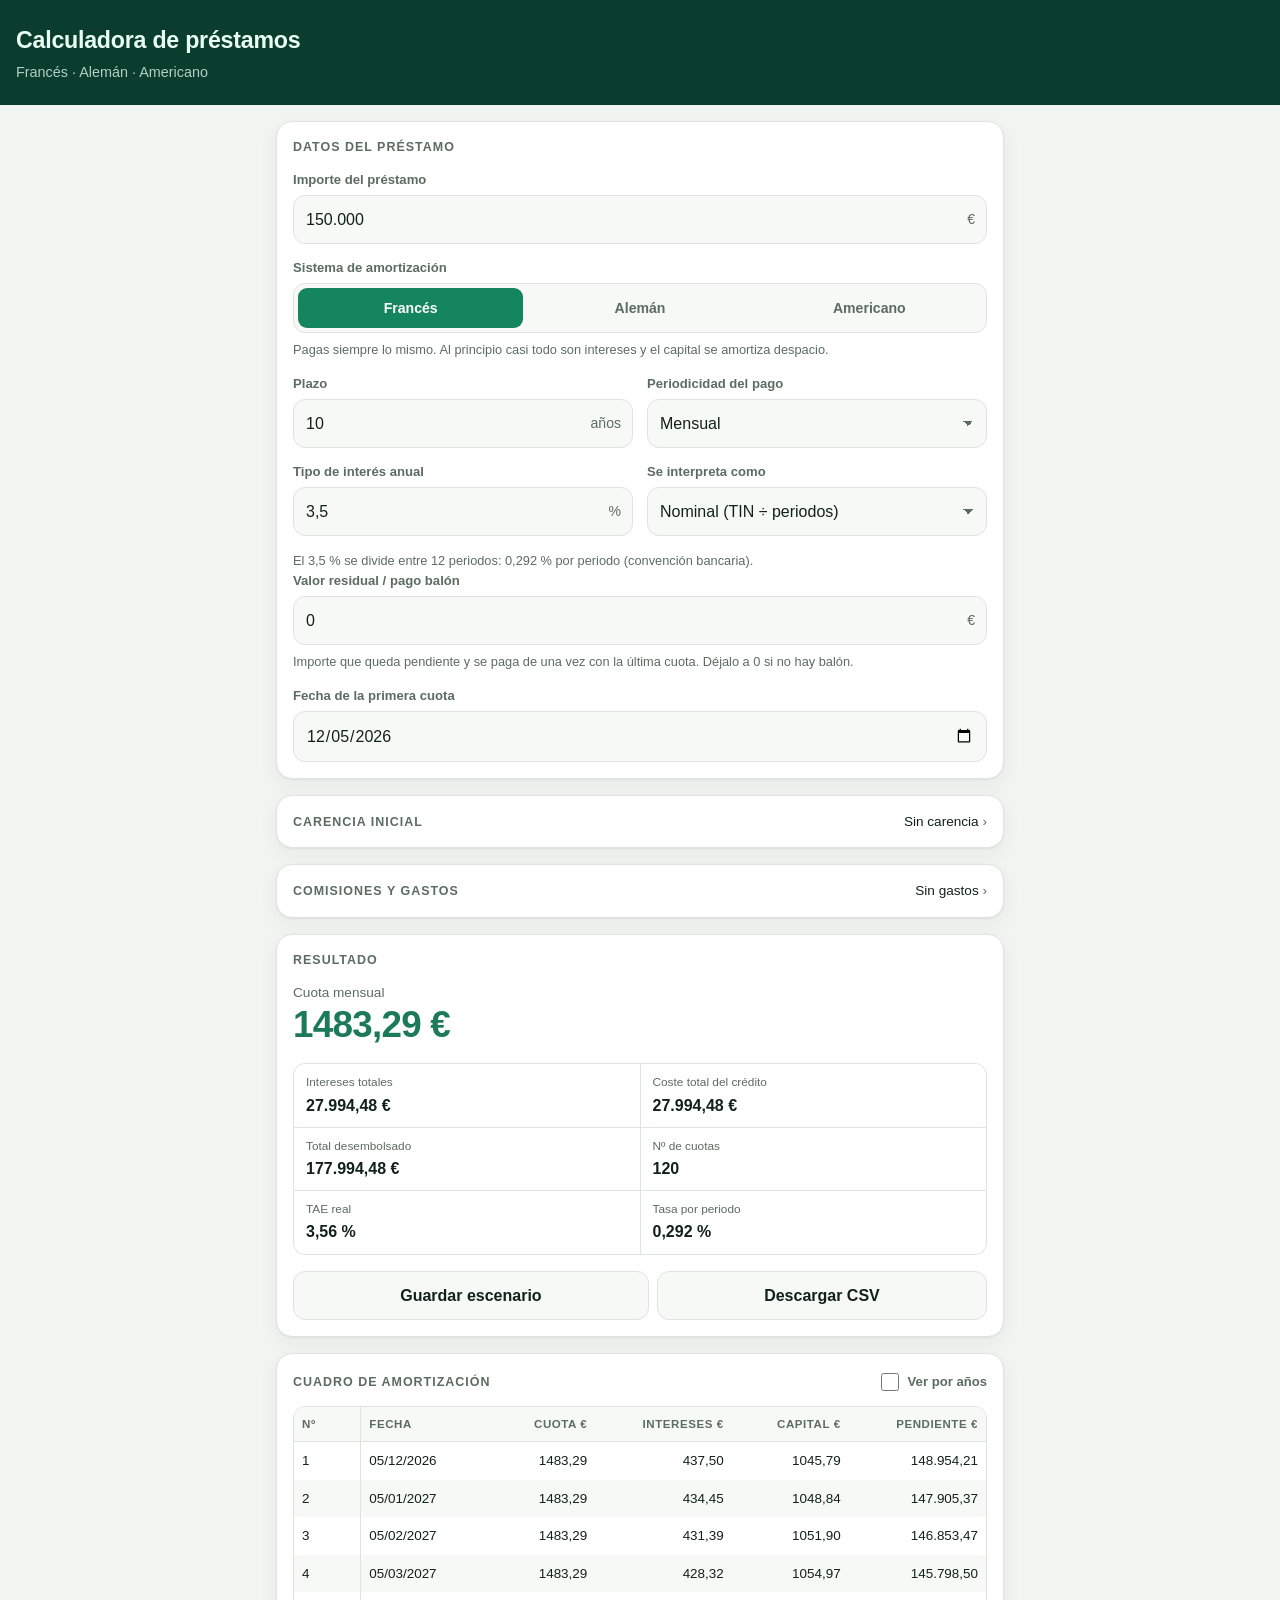
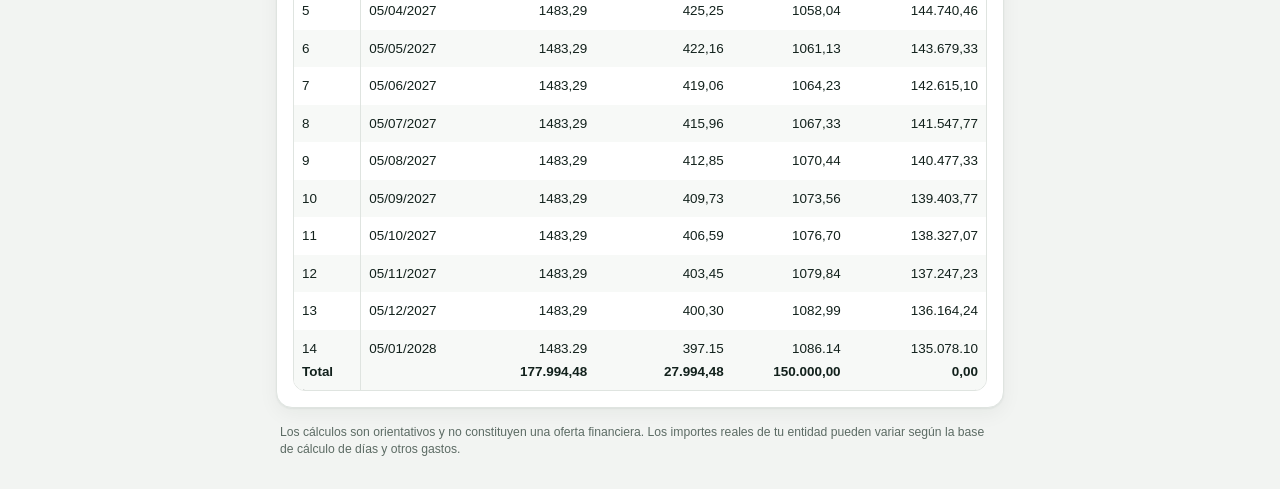
==== prestamos/index.html @ 03a36674 "Añade la calculadora de préstamos como PWA App web instalable en el iPhone que calcula el cuadro de " ====
<!DOCTYPE html>
<html lang="es">
<head>
<meta charset="utf-8">
<meta name="viewport" content="width=device-width, initial-scale=1, viewport-fit=cover">
<title>Calculadora de préstamos</title>
<meta name="description" content="Cuadro de amortización de préstamos por el sistema francés, alemán o americano, con valor residual, carencia, comisiones y TAE.">
<meta name="theme-color" content="#0b3d2e">
<meta name="apple-mobile-web-app-capable" content="yes">
<meta name="apple-mobile-web-app-status-bar-style" content="black-translucent">
<meta name="apple-mobile-web-app-title" content="Préstamos">
<link rel="manifest" href="manifest.webmanifest">
<link rel="apple-touch-icon" href="iconos/apple-touch-icon.png">
<link rel="icon" href="iconos/icono-192.png" type="image/png">
<link rel="stylesheet" href="estilos.css">
</head>
<body>

<header class="cabecera">
  <h1>Calculadora de préstamos</h1>
  <p>Francés · Alemán · Americano</p>
</header>

<main>
  <form id="formulario" novalidate>

    <section class="tarjeta">
      <h2>Datos del préstamo</h2>

      <div class="campo">
        <label for="capital">Importe del préstamo</label>
        <div class="entrada-con-sufijo">
          <input id="capital" name="capital" type="text" inputmode="decimal" value="150.000" autocomplete="off" enterkeyhint="done">
          <span class="sufijo">€</span>
        </div>
      </div>

      <div class="campo">
        <span class="etiqueta">Sistema de amortización</span>
        <div class="segmentado" role="radiogroup" aria-label="Sistema de amortización">
          <label><input type="radio" name="sistema" value="frances" checked><span>Francés</span></label>
          <label><input type="radio" name="sistema" value="aleman"><span>Alemán</span></label>
          <label><input type="radio" name="sistema" value="americano"><span>Americano</span></label>
        </div>
        <p class="ayuda" id="ayuda-sistema"></p>
      </div>

      <div class="fila">
        <div class="campo">
          <label for="anos">Plazo</label>
          <div class="entrada-con-sufijo">
            <input id="anos" name="anos" type="text" inputmode="decimal" value="10" autocomplete="off">
            <span class="sufijo">años</span>
          </div>
        </div>
        <div class="campo">
          <label for="frecuencia">Periodicidad del pago</label>
          <select id="frecuencia" name="frecuencia">
            <option value="mensual" selected>Mensual</option>
            <option value="trimestral">Trimestral</option>
            <option value="semestral">Semestral</option>
            <option value="anual">Anual</option>
          </select>
        </div>
      </div>

      <div class="fila">
        <div class="campo">
          <label for="tipoAnual">Tipo de interés anual</label>
          <div class="entrada-con-sufijo">
            <input id="tipoAnual" name="tipoAnual" type="text" inputmode="decimal" value="3,5" autocomplete="off">
            <span class="sufijo">%</span>
          </div>
        </div>
        <div class="campo">
          <label for="convencion">Se interpreta como</label>
          <select id="convencion" name="convencion">
            <option value="nominal" selected>Nominal (TIN ÷ periodos)</option>
            <option value="efectivo">Efectivo (tasa equivalente)</option>
          </select>
        </div>
      </div>
      <p class="ayuda" id="ayuda-convencion"></p>

      <div class="campo" id="campo-residual">
        <label for="residual">Valor residual / pago balón</label>
        <div class="entrada-con-sufijo">
          <input id="residual" name="residual" type="text" inputmode="decimal" value="0" autocomplete="off">
          <span class="sufijo">€</span>
        </div>
        <p class="ayuda">Importe que queda pendiente y se paga de una vez con la última cuota. Déjalo a 0 si no hay balón.</p>
      </div>

      <div class="campo" id="aviso-americano" hidden>
        <p class="ayuda destacada">En el sistema americano el valor residual es todo el principal: solo se pagan intereses y el capital se devuelve íntegro al vencimiento.</p>
      </div>

      <div class="campo">
        <label for="fechaInicio">Fecha de la primera cuota</label>
        <input id="fechaInicio" name="fechaInicio" type="date">
      </div>
    </section>

    <details class="tarjeta desplegable" id="bloque-carencia">
      <summary><h2>Carencia inicial</h2><span class="resumen-desplegable" id="etiqueta-carencia">Sin carencia</span></summary>
      <div class="contenido-desplegable">
        <div class="fila">
          <div class="campo">
            <label for="carencia">Cuotas en carencia</label>
            <input id="carencia" name="carencia" type="text" inputmode="numeric" value="0" autocomplete="off">
          </div>
          <div class="campo">
            <label for="tipoCarencia">Tipo de carencia</label>
            <select id="tipoCarencia" name="tipoCarencia">
              <option value="parcial" selected>Parcial (solo intereses)</option>
              <option value="total">Total (los intereses se capitalizan)</option>
            </select>
          </div>
        </div>
        <p class="ayuda">En la carencia parcial pagas solo los intereses y la deuda no baja. En la total no pagas nada y los intereses se suman al capital pendiente.</p>
      </div>
    </details>

    <details class="tarjeta desplegable" id="bloque-gastos">
      <summary><h2>Comisiones y gastos</h2><span class="resumen-desplegable" id="etiqueta-gastos">Sin gastos</span></summary>
      <div class="contenido-desplegable">
        <div class="fila">
          <div class="campo">
            <label for="comisionAperturaPct">Comisión de apertura</label>
            <div class="entrada-con-sufijo">
              <input id="comisionAperturaPct" name="comisionAperturaPct" type="text" inputmode="decimal" value="0" autocomplete="off">
              <span class="sufijo">%</span>
            </div>
          </div>
          <div class="campo">
            <label for="gastosIniciales">Otros gastos iniciales</label>
            <div class="entrada-con-sufijo">
              <input id="gastosIniciales" name="gastosIniciales" type="text" inputmode="decimal" value="0" autocomplete="off">
              <span class="sufijo">€</span>
            </div>
          </div>
        </div>
        <p class="ayuda">Se descuentan del importe recibido para calcular la TAE real (tasación, notaría, corretaje…).</p>
      </div>
    </details>

    <p class="errores" id="errores" role="alert" hidden></p>
  </form>

  <section class="tarjeta resultado" id="resultado" aria-live="polite">
    <h2>Resultado</h2>
    <div class="cuota-principal">
      <span class="etiqueta-cuota" id="etiqueta-cuota">Cuota mensual</span>
      <strong id="cuota-valor">—</strong>
      <span class="matiz" id="cuota-matiz"></span>
    </div>
    <dl class="magnitudes">
      <div><dt>Intereses totales</dt><dd id="m-intereses">—</dd></div>
      <div><dt>Coste total del crédito</dt><dd id="m-coste">—</dd></div>
      <div><dt>Total desembolsado</dt><dd id="m-total">—</dd></div>
      <div><dt>Nº de cuotas</dt><dd id="m-cuotas">—</dd></div>
      <div><dt>TAE real</dt><dd id="m-tae">—</dd></div>
      <div><dt>Tasa por periodo</dt><dd id="m-tasa">—</dd></div>
    </dl>
    <div class="acciones">
      <button type="button" id="btn-guardar" class="secundario">Guardar escenario</button>
      <button type="button" id="btn-csv" class="secundario">Descargar CSV</button>
      <button type="button" id="btn-compartir" class="secundario" hidden>Compartir</button>
    </div>
  </section>

  <section class="tarjeta" id="bloque-cuadro">
    <div class="cabecera-tabla">
      <h2>Cuadro de amortización</h2>
      <label class="conmutador"><input type="checkbox" id="agrupar-anual"><span>Ver por años</span></label>
    </div>
    <div class="contenedor-tabla" id="contenedor-cuadro">
      <table id="tabla">
        <thead>
          <tr>
            <th scope="col">Nº</th>
            <th scope="col">Fecha</th>
            <th scope="col">Cuota €</th>
            <th scope="col">Intereses €</th>
            <th scope="col">Capital €</th>
            <th scope="col">Pendiente €</th>
          </tr>
        </thead>
        <tbody id="cuerpo-tabla"></tbody>
        <tfoot id="pie-tabla"></tfoot>
      </table>
    </div>
    <p class="ayuda pista-tabla" id="pista-tabla" hidden>Desliza la tabla hacia la izquierda para ver el capital amortizado y el saldo pendiente.</p>
  </section>

  <section class="tarjeta" id="bloque-escenarios" hidden>
    <div class="cabecera-tabla">
      <h2>Escenarios guardados</h2>
      <button type="button" id="btn-borrar-todo" class="enlace">Borrar todos</button>
    </div>
    <div class="contenedor-tabla">
      <table id="tabla-escenarios">
        <thead>
          <tr>
            <th scope="col">Escenario</th>
            <th scope="col">Cuota</th>
            <th scope="col">Intereses</th>
            <th scope="col">Coste total</th>
            <th scope="col">TAE</th>
            <th scope="col"><span class="oculto-visual">Acciones</span></th>
          </tr>
        </thead>
        <tbody id="cuerpo-escenarios"></tbody>
      </table>
    </div>
  </section>

  <footer class="pie">
    <p>Los cálculos son orientativos y no constituyen una oferta financiera. Los importes reales de tu entidad pueden variar según la base de cálculo de días y otros gastos.</p>
    <p id="estado-offline"></p>
  </footer>
</main>

<script type="module" src="app.js"></script>
</body>
</html>
---- prestamos/estilos.css ----
/* Calculadora de préstamos — hoja de estilos única, pensada para iPhone. */

:root {
  color-scheme: light dark;

  --verde: #0b3d2e;
  --verde-claro: #1c7a5a;
  --acento: #14855f;

  --fondo: #f2f4f2;
  --superficie: #ffffff;
  --superficie-2: #f7f9f7;
  --borde: #dfe4e0;
  --texto: #12211c;
  --texto-suave: #5c6b64;
  --error: #b3261e;

  --radio: 16px;
  --sombra: 0 1px 2px rgba(18, 33, 28, .06), 0 6px 20px rgba(18, 33, 28, .05);
  --seguro-inf: env(safe-area-inset-bottom, 0px);
}

@media (prefers-color-scheme: dark) {
  :root {
    --verde: #7ee7a8;
    --verde-claro: #7ee7a8;
    --acento: #5fd39a;
    --fondo: #0e1512;
    --superficie: #17201c;
    --superficie-2: #1d2823;
    --borde: #2b3831;
    --texto: #e8f0eb;
    --texto-suave: #9aada4;
    --error: #ff9b91;
    --sombra: none;
  }
}

* { box-sizing: border-box; }

/* El atributo hidden debe ganar a los display de las reglas de más abajo. */
[hidden] { display: none !important; }

html { -webkit-text-size-adjust: 100%; }

body {
  margin: 0;
  padding: 0 0 calc(24px + var(--seguro-inf));
  background: var(--fondo);
  color: var(--texto);
  font: 16px/1.45 -apple-system, BlinkMacSystemFont, "Segoe UI", Roboto, "Helvetica Neue", sans-serif;
  font-variant-numeric: tabular-nums;
}

main {
  max-width: 760px;
  margin: 0 auto;
  padding: 0 16px;
  display: grid;
  /* minmax(0,1fr) impide que el cuadro de amortización, que es muy ancho,
     estire la rejilla y desborde la pantalla en horizontal. */
  grid-template-columns: minmax(0, 1fr);
  gap: 16px;
}
main > * { min-width: 0; }

/* --- Cabecera ------------------------------------------------------------ */

.cabecera {
  background: var(--verde);
  color: #eafff4;
  padding: calc(24px + env(safe-area-inset-top, 0px)) 16px 22px;
  margin-bottom: 16px;
}
@media (prefers-color-scheme: dark) {
  .cabecera { background: #17201c; color: var(--texto); border-bottom: 1px solid var(--borde); }
}
.cabecera h1 { margin: 0; font-size: 1.45rem; letter-spacing: -.01em; }
.cabecera p { margin: 4px 0 0; opacity: .75; font-size: .9rem; }

/* --- Tarjetas ------------------------------------------------------------ */

.tarjeta {
  background: var(--superficie);
  border: 1px solid var(--borde);
  border-radius: var(--radio);
  padding: 16px;
  box-shadow: var(--sombra);
}
.tarjeta > h2, .cabecera-tabla h2 {
  margin: 0 0 14px;
  font-size: .78rem;
  text-transform: uppercase;
  letter-spacing: .08em;
  color: var(--texto-suave);
}

/* --- Formulario ---------------------------------------------------------- */

form { display: grid; gap: 16px; }
.campo { display: grid; gap: 6px; margin-bottom: 14px; }
.tarjeta > .campo:last-child, .contenido-desplegable > .campo:last-child { margin-bottom: 0; }
.fila { display: grid; gap: 14px; grid-template-columns: minmax(0, 1fr) minmax(0, 1fr); }
@media (max-width: 460px) { .fila { grid-template-columns: minmax(0, 1fr); gap: 0; } }

label, .etiqueta { font-size: .82rem; font-weight: 600; color: var(--texto-suave); }

input[type="text"], input[type="date"], select {
  width: 100%;
  /* 16px evita que Safari haga zoom al enfocar el campo. */
  font: inherit;
  font-size: 16px;
  padding: 12px;
  border: 1px solid var(--borde);
  border-radius: 12px;
  background: var(--superficie-2);
  color: var(--texto);
  appearance: none;
  min-height: 46px;
}
input:focus-visible, select:focus-visible, button:focus-visible, summary:focus-visible {
  outline: 2px solid var(--acento);
  outline-offset: 2px;
}
select {
  background-image: linear-gradient(45deg, transparent 50%, var(--texto-suave) 50%),
                    linear-gradient(135deg, var(--texto-suave) 50%, transparent 50%);
  background-position: calc(100% - 18px) 50%, calc(100% - 13px) 50%;
  background-size: 5px 5px, 5px 5px;
  background-repeat: no-repeat;
  padding-right: 34px;
}

.entrada-con-sufijo { position: relative; display: flex; align-items: center; }
.entrada-con-sufijo input { padding-right: 52px; }
.sufijo {
  position: absolute;
  right: 12px;
  color: var(--texto-suave);
  font-size: .88rem;
  pointer-events: none;
}

.ayuda { margin: 2px 0 0; font-size: .8rem; color: var(--texto-suave); }
.ayuda.destacada {
  background: var(--superficie-2);
  border-left: 3px solid var(--acento);
  padding: 10px 12px;
  border-radius: 0 8px 8px 0;
}

/* Selector segmentado */
.segmentado {
  display: grid;
  grid-template-columns: repeat(3, minmax(0, 1fr));
  gap: 4px;
  background: var(--superficie-2);
  border: 1px solid var(--borde);
  border-radius: 12px;
  padding: 4px;
}
.segmentado label { margin: 0; position: relative; display: block; }
.segmentado input { position: absolute; inset: 0; opacity: 0; pointer-events: none; }
.segmentado span {
  display: block;
  text-align: center;
  padding: 10px 4px;
  border-radius: 9px;
  font-size: .88rem;
  font-weight: 600;
  color: var(--texto-suave);
  cursor: pointer;
}
.segmentado input:checked + span { background: var(--acento); color: #fff; }
@media (prefers-color-scheme: dark) {
  .segmentado input:checked + span { color: #0e1512; }
}

/* Desplegables */
.desplegable summary {
  display: flex;
  align-items: center;
  justify-content: space-between;
  gap: 8px;
  cursor: pointer;
  list-style: none;
}
.desplegable summary::-webkit-details-marker { display: none; }
.desplegable summary h2 {
  margin: 0;
  font-size: .78rem;
  text-transform: uppercase;
  letter-spacing: .08em;
  color: var(--texto-suave);
}
.resumen-desplegable { font-size: .85rem; color: var(--texto); }
.resumen-desplegable::after { content: " ›"; color: var(--texto-suave); }
.desplegable[open] .resumen-desplegable::after { content: " ⌄"; }
.contenido-desplegable { padding-top: 16px; }

.errores {
  margin: 0;
  padding: 12px 14px;
  border-radius: 12px;
  background: color-mix(in srgb, var(--error) 12%, transparent);
  color: var(--error);
  font-size: .88rem;
}

/* --- Resultado ----------------------------------------------------------- */

.cuota-principal { display: grid; gap: 2px; margin-bottom: 16px; }
.etiqueta-cuota { font-size: .85rem; color: var(--texto-suave); }
.cuota-principal strong {
  font-size: 2.3rem;
  line-height: 1.1;
  letter-spacing: -.02em;
  color: var(--verde-claro);
}
.matiz { font-size: .82rem; color: var(--texto-suave); }

.magnitudes {
  display: grid;
  grid-template-columns: repeat(2, minmax(0, 1fr));
  gap: 1px;
  margin: 0;
  background: var(--borde);
  border: 1px solid var(--borde);
  border-radius: 12px;
  overflow: hidden;
}
.magnitudes > div { background: var(--superficie); padding: 10px 12px; }
.magnitudes dt { font-size: .74rem; color: var(--texto-suave); }
.magnitudes dd { margin: 2px 0 0; font-size: 1rem; font-weight: 600; }

.acciones { display: flex; flex-wrap: wrap; gap: 8px; margin-top: 16px; }
button {
  font: inherit;
  font-weight: 600;
  padding: 12px 16px;
  min-height: 46px;
  border-radius: 12px;
  border: 1px solid var(--borde);
  background: var(--superficie-2);
  color: var(--texto);
  cursor: pointer;
  flex: 1 1 auto;
}
button.secundario:active { background: var(--borde); }
button.enlace {
  border: 0;
  background: none;
  color: var(--texto-suave);
  padding: 4px;
  min-height: 0;
  font-size: .82rem;
  text-decoration: underline;
  flex: 0 0 auto;
}

/* --- Tablas -------------------------------------------------------------- */

.cabecera-tabla {
  display: flex;
  align-items: center;
  justify-content: space-between;
  gap: 12px;
  margin-bottom: 12px;
}
.cabecera-tabla h2 { margin: 0; }
.conmutador { display: flex; align-items: center; gap: 6px; font-size: .82rem; }
.conmutador input { width: 18px; height: 18px; accent-color: var(--acento); }

.contenedor-tabla {
  overflow: auto;
  max-height: 65vh;
  border: 1px solid var(--borde);
  border-radius: 12px;
  -webkit-overflow-scrolling: touch;
}
table { border-collapse: collapse; width: 100%; font-size: .84rem; }
th, td { padding: 9px 8px; text-align: right; white-space: nowrap; }
@media (max-width: 460px) { table { font-size: .8rem; } th, td { padding: 8px 6px; } }
th:first-child, td:first-child, th:nth-child(2), td:nth-child(2) { text-align: left; }
thead th {
  position: sticky;
  top: 0;
  background: var(--superficie-2);
  color: var(--texto-suave);
  font-size: .72rem;
  text-transform: uppercase;
  letter-spacing: .05em;
  z-index: 1;
  border-bottom: 1px solid var(--borde);
}
tbody tr:nth-child(even) { background: var(--superficie-2); }

/* La columna del número de cuota se queda fija al desplazar en horizontal. */
th:first-child, td:first-child {
  position: sticky;
  left: 0;
  background: var(--superficie);
  border-right: 1px solid var(--borde);
}
tbody tr:nth-child(even) td:first-child { background: var(--superficie-2); }
thead th:first-child, tfoot td:first-child { background: var(--superficie-2); z-index: 2; }
.pista-tabla { margin-top: 8px; }
tbody tr.carencia td { color: var(--texto-suave); font-style: italic; }
tbody tr.balon { font-weight: 700; }
tbody tr.balon td:first-child::after { content: " ●"; color: var(--acento); }
tbody tr.anual { font-weight: 600; }
tfoot td {
  position: sticky;
  bottom: 0;
  background: var(--superficie-2);
  font-weight: 700;
  border-top: 1px solid var(--borde);
}
.vacio { padding: 20px; text-align: center; color: var(--texto-suave); font-size: .88rem; }

#tabla-escenarios td:last-child, #tabla-escenarios th:last-child { text-align: right; }
#tabla-escenarios button { padding: 6px 10px; min-height: 0; font-size: .78rem; flex: 0 0 auto; }
.acciones-fila { display: flex; gap: 6px; justify-content: flex-end; }

.pie { color: var(--texto-suave); font-size: .76rem; padding: 0 4px; }
.pie p { margin: 0 0 6px; }

.oculto-visual {
  position: absolute;
  width: 1px; height: 1px;
  overflow: hidden;
  clip-path: inset(50%);
}

@media (prefers-reduced-motion: no-preference) {
  .cuota-principal strong { transition: color .2s ease; }
}
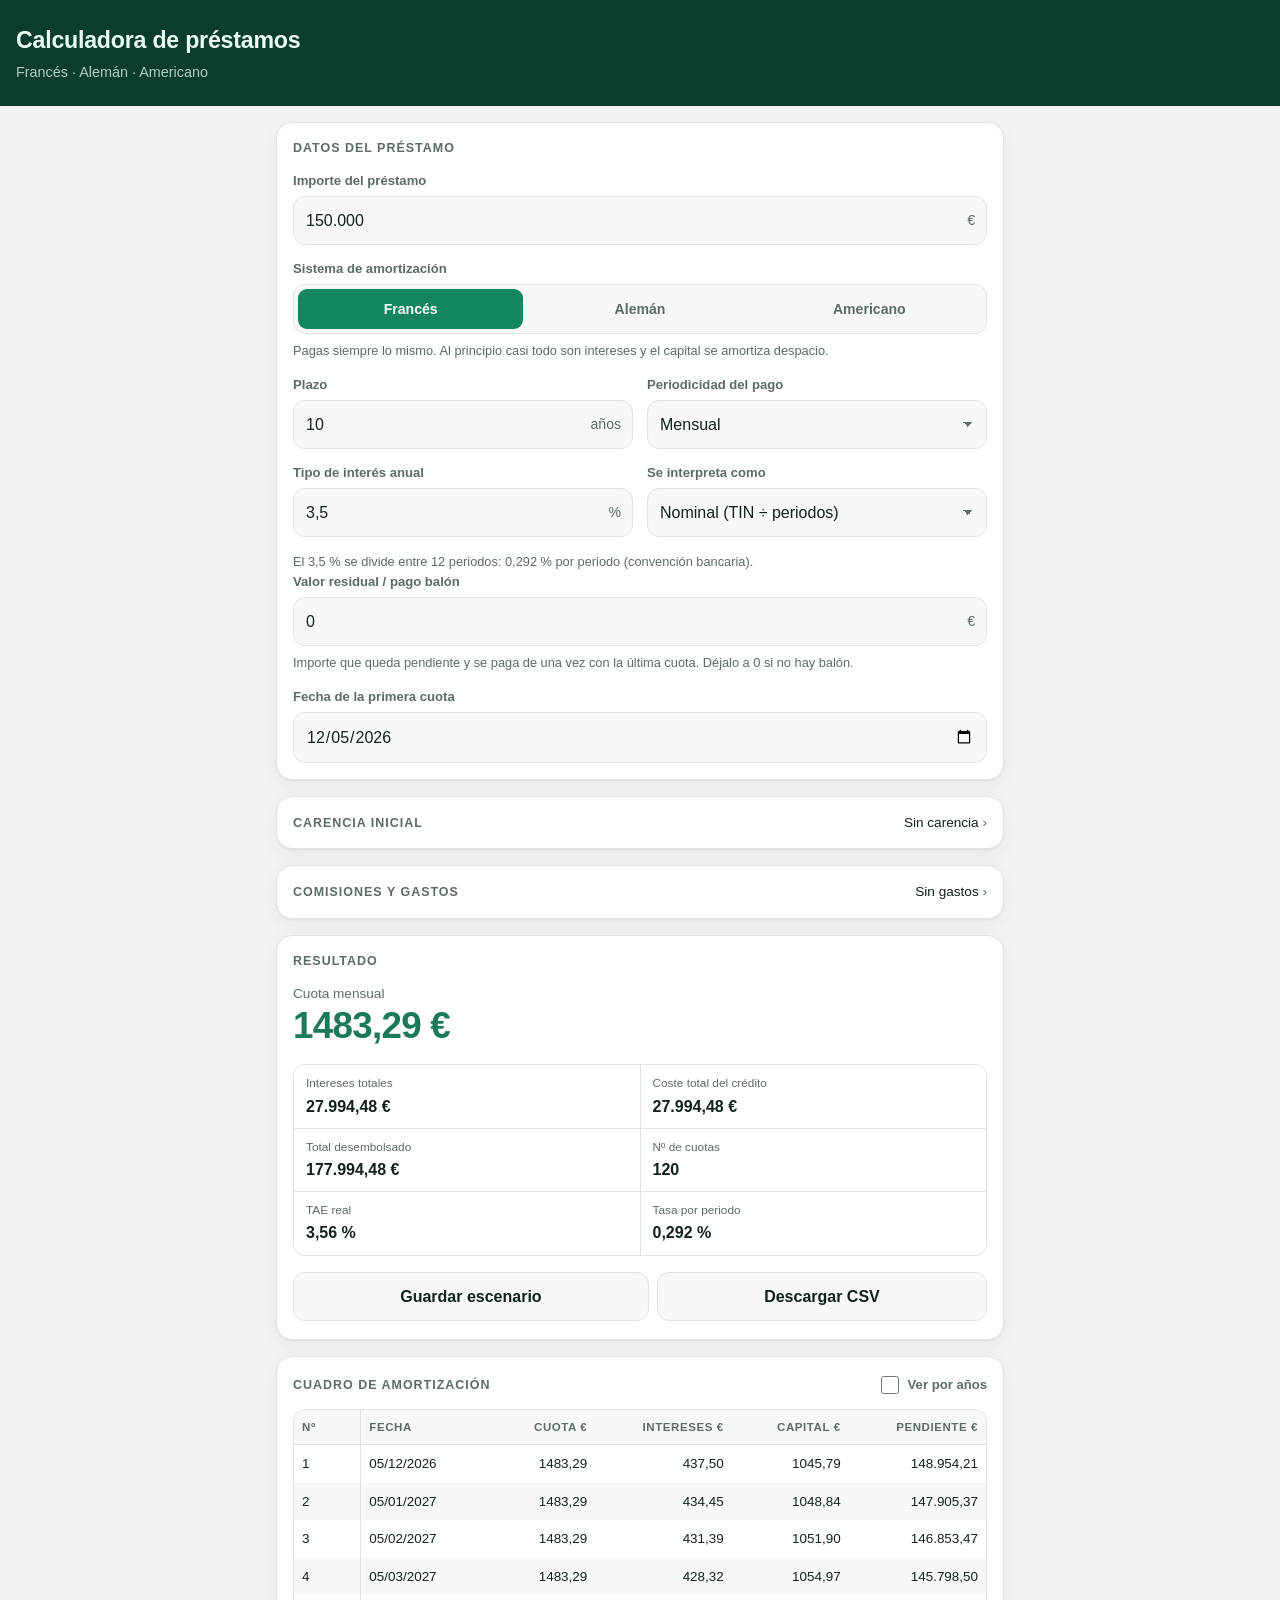
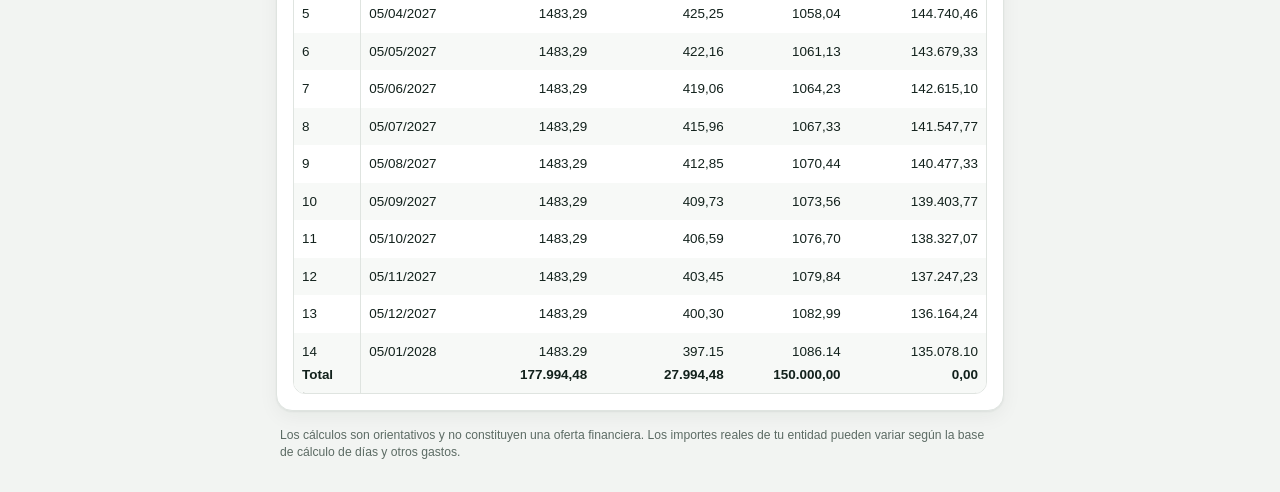
==== commit 35d3cc01: "Añade una versión de la app en un solo fichero Genera calculadora-prestamos.html con el CSS y el Jav" ====
--- a/prestamos/index.html
+++ b/prestamos/index.html
@@ -167,6 +167,7 @@
       <button type="button" id="btn-csv" class="secundario">Descargar CSV</button>
       <button type="button" id="btn-compartir" class="secundario" hidden>Compartir</button>
     </div>
+    <p class="ayuda" id="estado-acciones" role="status"></p>
   </section>
 
   <section class="tarjeta" id="bloque-cuadro">
--- a/prestamos/estilos.css
+++ b/prestamos/estilos.css
@@ -1,11 +1,18 @@
 /* Calculadora de préstamos — hoja de estilos única, pensada para iPhone. */
 
+/* Paleta clara. Todos los colores salen de estas variables: ninguna regla de
+   más abajo declara un color dentro de un media query, para que los dos temas
+   funcionen igual tanto por preferencia del sistema como por elección
+   explícita (atributo data-theme, que usan las páginas que incrustan la app). */
 :root {
   color-scheme: light dark;
 
-  --verde: #0b3d2e;
+  --cabecera-fondo: #0b3d2e;
+  --cabecera-texto: #eafff4;
+  --cabecera-borde: transparent;
   --verde-claro: #1c7a5a;
   --acento: #14855f;
+  --sobre-acento: #ffffff;
 
   --fondo: #f2f4f2;
   --superficie: #ffffff;
@@ -20,11 +27,17 @@
   --seguro-inf: env(safe-area-inset-bottom, 0px);
 }
 
+/* Paleta oscura. Se repite en dos selectores a propósito: el media query cubre
+   la preferencia del sistema (salvo que se haya pedido el tema claro a mano) y
+   el atributo cubre la elección explícita. Si tocas uno, toca el otro. */
 @media (prefers-color-scheme: dark) {
-  :root {
-    --verde: #7ee7a8;
+  :root:not([data-theme="light"]) {
+    --cabecera-fondo: #17201c;
+    --cabecera-texto: #e8f0eb;
+    --cabecera-borde: #2b3831;
     --verde-claro: #7ee7a8;
     --acento: #5fd39a;
+    --sobre-acento: #0e1512;
     --fondo: #0e1512;
     --superficie: #17201c;
     --superficie-2: #1d2823;
@@ -36,6 +49,23 @@
   }
 }
 
+:root[data-theme="dark"] {
+  --cabecera-fondo: #17201c;
+  --cabecera-texto: #e8f0eb;
+  --cabecera-borde: #2b3831;
+  --verde-claro: #7ee7a8;
+  --acento: #5fd39a;
+  --sobre-acento: #0e1512;
+  --fondo: #0e1512;
+  --superficie: #17201c;
+  --superficie-2: #1d2823;
+  --borde: #2b3831;
+  --texto: #e8f0eb;
+  --texto-suave: #9aada4;
+  --error: #ff9b91;
+  --sombra: none;
+}
+
 * { box-sizing: border-box; }
 
 /* El atributo hidden debe ganar a los display de las reglas de más abajo. */
@@ -67,13 +97,11 @@
 /* --- Cabecera ------------------------------------------------------------ */
 
 .cabecera {
-  background: var(--verde);
-  color: #eafff4;
+  background: var(--cabecera-fondo);
+  color: var(--cabecera-texto);
+  border-bottom: 1px solid var(--cabecera-borde);
   padding: calc(24px + env(safe-area-inset-top, 0px)) 16px 22px;
   margin-bottom: 16px;
-}
-@media (prefers-color-scheme: dark) {
-  .cabecera { background: #17201c; color: var(--texto); border-bottom: 1px solid var(--borde); }
 }
 .cabecera h1 { margin: 0; font-size: 1.45rem; letter-spacing: -.01em; }
 .cabecera p { margin: 4px 0 0; opacity: .75; font-size: .9rem; }
@@ -171,10 +199,7 @@
   color: var(--texto-suave);
   cursor: pointer;
 }
-.segmentado input:checked + span { background: var(--acento); color: #fff; }
-@media (prefers-color-scheme: dark) {
-  .segmentado input:checked + span { color: #0e1512; }
-}
+.segmentado input:checked + span { background: var(--acento); color: var(--sobre-acento); }
 
 /* Desplegables */
 .desplegable summary {
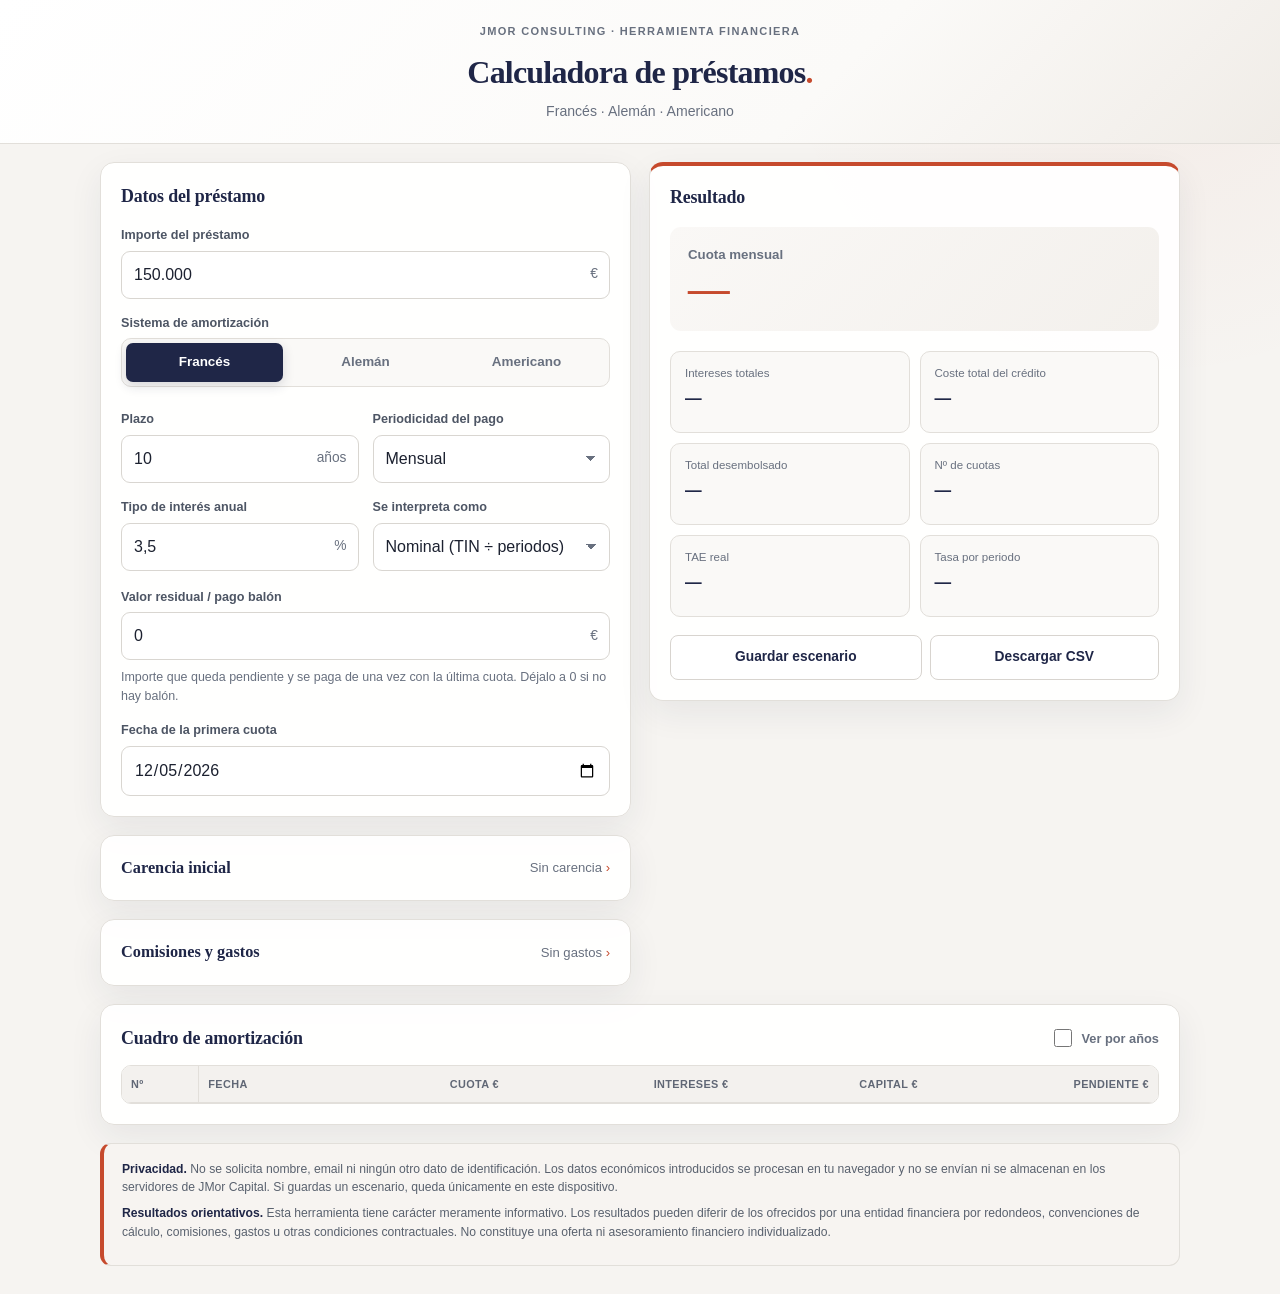
==== commit ce37f2e5: "Add privacy and disclaimer copy to loan calculator" ====
--- a/prestamos/index.html
+++ b/prestamos/index.html
@@ -5,7 +5,7 @@
 <meta name="viewport" content="width=device-width, initial-scale=1, viewport-fit=cover">
 <title>Calculadora de préstamos</title>
 <meta name="description" content="Cuadro de amortización de préstamos por el sistema francés, alemán o americano, con valor residual, carencia, comisiones y TAE.">
-<meta name="theme-color" content="#0b3d2e">
+<meta name="theme-color" content="#1f2647">
 <meta name="apple-mobile-web-app-capable" content="yes">
 <meta name="apple-mobile-web-app-status-bar-style" content="black-translucent">
 <meta name="apple-mobile-web-app-title" content="Préstamos">
@@ -167,7 +167,6 @@
       <button type="button" id="btn-csv" class="secundario">Descargar CSV</button>
       <button type="button" id="btn-compartir" class="secundario" hidden>Compartir</button>
     </div>
-    <p class="ayuda" id="estado-acciones" role="status"></p>
   </section>
 
   <section class="tarjeta" id="bloque-cuadro">
@@ -217,7 +216,8 @@
   </section>
 
   <footer class="pie">
-    <p>Los cálculos son orientativos y no constituyen una oferta financiera. Los importes reales de tu entidad pueden variar según la base de cálculo de días y otros gastos.</p>
+    <p><strong>Privacidad.</strong> No se solicita nombre, email ni ningún otro dato de identificación. Los datos económicos introducidos se procesan en tu navegador y no se envían ni se almacenan en los servidores de JMor Capital. Si guardas un escenario, queda únicamente en este dispositivo.</p>
+    <p><strong>Resultados orientativos.</strong> Esta herramienta tiene carácter meramente informativo. Los resultados pueden diferir de los ofrecidos por una entidad financiera por redondeos, convenciones de cálculo, comisiones, gastos u otras condiciones contractuales. No constituye una oferta ni asesoramiento financiero individualizado.</p>
     <p id="estado-offline"></p>
   </footer>
 </main>
--- a/prestamos/estilos.css
+++ b/prestamos/estilos.css
@@ -1,158 +1,161 @@
-/* Calculadora de préstamos — hoja de estilos única, pensada para iPhone. */
-
-/* Paleta clara. Todos los colores salen de estas variables: ninguna regla de
-   más abajo declara un color dentro de un media query, para que los dos temas
-   funcionen igual tanto por preferencia del sistema como por elección
-   explícita (atributo data-theme, que usan las páginas que incrustan la app). */
+/* Calculadora de préstamos — identidad JMor Consulting.
+   Diseño claro, sobrio y responsive; la lógica de cálculo no se modifica. */
+
 :root {
-  color-scheme: light dark;
-
-  --cabecera-fondo: #0b3d2e;
-  --cabecera-texto: #eafff4;
-  --cabecera-borde: transparent;
-  --verde-claro: #1c7a5a;
-  --acento: #14855f;
-  --sobre-acento: #ffffff;
-
-  --fondo: #f2f4f2;
+  --navy: #1f2647;
+  --navy-2: #273255;
+  --acento: #c64a2d;
+  --acento-fuerte: #b64025;
+  --fondo: #f6f4f1;
   --superficie: #ffffff;
-  --superficie-2: #f7f9f7;
-  --borde: #dfe4e0;
-  --texto: #12211c;
-  --texto-suave: #5c6b64;
-  --error: #b3261e;
-
-  --radio: 16px;
-  --sombra: 0 1px 2px rgba(18, 33, 28, .06), 0 6px 20px rgba(18, 33, 28, .05);
+  --superficie-2: #faf9f7;
+  --superficie-3: #f1f0ed;
+  --borde: #e2dfda;
+  --texto: #1c2130;
+  --texto-suave: #68707f;
+  --error: #a62d24;
+  --radio: 14px;
+  --sombra: 0 12px 34px rgba(31, 38, 71, .07);
   --seguro-inf: env(safe-area-inset-bottom, 0px);
 }
 
-/* Paleta oscura. Se repite en dos selectores a propósito: el media query cubre
-   la preferencia del sistema (salvo que se haya pedido el tema claro a mano) y
-   el atributo cubre la elección explícita. Si tocas uno, toca el otro. */
-@media (prefers-color-scheme: dark) {
-  :root:not([data-theme="light"]) {
-    --cabecera-fondo: #17201c;
-    --cabecera-texto: #e8f0eb;
-    --cabecera-borde: #2b3831;
-    --verde-claro: #7ee7a8;
-    --acento: #5fd39a;
-    --sobre-acento: #0e1512;
-    --fondo: #0e1512;
-    --superficie: #17201c;
-    --superficie-2: #1d2823;
-    --borde: #2b3831;
-    --texto: #e8f0eb;
-    --texto-suave: #9aada4;
-    --error: #ff9b91;
-    --sombra: none;
-  }
-}
-
-:root[data-theme="dark"] {
-  --cabecera-fondo: #17201c;
-  --cabecera-texto: #e8f0eb;
-  --cabecera-borde: #2b3831;
-  --verde-claro: #7ee7a8;
-  --acento: #5fd39a;
-  --sobre-acento: #0e1512;
-  --fondo: #0e1512;
-  --superficie: #17201c;
-  --superficie-2: #1d2823;
-  --borde: #2b3831;
-  --texto: #e8f0eb;
-  --texto-suave: #9aada4;
-  --error: #ff9b91;
-  --sombra: none;
-}
-
 * { box-sizing: border-box; }
-
-/* El atributo hidden debe ganar a los display de las reglas de más abajo. */
 [hidden] { display: none !important; }
-
-html { -webkit-text-size-adjust: 100%; }
+html { -webkit-text-size-adjust: 100%; background: var(--fondo); }
 
 body {
   margin: 0;
-  padding: 0 0 calc(24px + var(--seguro-inf));
-  background: var(--fondo);
+  padding: 0 0 calc(28px + var(--seguro-inf));
+  background:
+    radial-gradient(circle at 90% 0%, rgba(198, 74, 45, .055), transparent 24rem),
+    var(--fondo);
   color: var(--texto);
-  font: 16px/1.45 -apple-system, BlinkMacSystemFont, "Segoe UI", Roboto, "Helvetica Neue", sans-serif;
+  font: 16px/1.5 -apple-system, BlinkMacSystemFont, "Segoe UI", Roboto, "Helvetica Neue", Arial, sans-serif;
   font-variant-numeric: tabular-nums;
 }
 
 main {
-  max-width: 760px;
+  max-width: 1120px;
   margin: 0 auto;
-  padding: 0 16px;
-  display: grid;
-  /* minmax(0,1fr) impide que el cuadro de amortización, que es muy ancho,
-     estire la rejilla y desborde la pantalla en horizontal. */
-  grid-template-columns: minmax(0, 1fr);
-  gap: 16px;
+  padding: 0 20px;
+  display: grid;
+  grid-template-columns: repeat(12, minmax(0, 1fr));
+  gap: 18px;
 }
 main > * { min-width: 0; }
 
+form {
+  grid-column: span 6;
+  display: grid;
+  align-content: start;
+  gap: 18px;
+}
+#resultado { grid-column: span 6; align-self: start; }
+#bloque-cuadro, #bloque-escenarios, .pie { grid-column: 1 / -1; }
+
+@media (max-width: 860px) {
+  main { grid-template-columns: minmax(0, 1fr); padding: 0 14px; }
+  form, #resultado, #bloque-cuadro, #bloque-escenarios, .pie { grid-column: 1; }
+}
+
 /* --- Cabecera ------------------------------------------------------------ */
 
 .cabecera {
-  background: var(--cabecera-fondo);
-  color: var(--cabecera-texto);
-  border-bottom: 1px solid var(--cabecera-borde);
-  padding: calc(24px + env(safe-area-inset-top, 0px)) 16px 22px;
-  margin-bottom: 16px;
-}
-.cabecera h1 { margin: 0; font-size: 1.45rem; letter-spacing: -.01em; }
-.cabecera p { margin: 4px 0 0; opacity: .75; font-size: .9rem; }
+  background: linear-gradient(135deg, #ffffff 0%, #fbfaf8 64%, #f0ece7 100%);
+  color: var(--navy);
+  border-bottom: 1px solid var(--borde);
+  padding: calc(23px + env(safe-area-inset-top, 0px)) 20px 21px;
+  margin-bottom: 18px;
+  text-align: center;
+}
+.cabecera::before {
+  content: "JMOR CONSULTING · HERRAMIENTA FINANCIERA";
+  display: block;
+  margin-bottom: 8px;
+  color: var(--texto-suave);
+  font-size: .69rem;
+  font-weight: 700;
+  letter-spacing: .12em;
+}
+.cabecera h1 {
+  margin: 0;
+  color: var(--navy);
+  font-family: Georgia, "Times New Roman", serif;
+  font-size: clamp(1.65rem, 1.2rem + 1vw, 2.25rem);
+  font-weight: 600;
+  letter-spacing: -.025em;
+}
+.cabecera h1::after { content: "."; color: var(--acento); }
+.cabecera p {
+  margin: 5px 0 0;
+  color: var(--texto-suave);
+  font-size: .88rem;
+}
 
 /* --- Tarjetas ------------------------------------------------------------ */
 
 .tarjeta {
-  background: var(--superficie);
+  background: rgba(255,255,255,.96);
   border: 1px solid var(--borde);
   border-radius: var(--radio);
-  padding: 16px;
+  padding: 20px;
   box-shadow: var(--sombra);
 }
-.tarjeta > h2, .cabecera-tabla h2 {
-  margin: 0 0 14px;
-  font-size: .78rem;
-  text-transform: uppercase;
-  letter-spacing: .08em;
-  color: var(--texto-suave);
+.tarjeta > h2,
+.cabecera-tabla h2 {
+  margin: 0 0 16px;
+  color: var(--navy);
+  font-family: Georgia, "Times New Roman", serif;
+  font-size: 1.12rem;
+  font-weight: 600;
+  letter-spacing: -.01em;
+  text-transform: none;
 }
 
 /* --- Formulario ---------------------------------------------------------- */
 
-form { display: grid; gap: 16px; }
-.campo { display: grid; gap: 6px; margin-bottom: 14px; }
-.tarjeta > .campo:last-child, .contenido-desplegable > .campo:last-child { margin-bottom: 0; }
-.fila { display: grid; gap: 14px; grid-template-columns: minmax(0, 1fr) minmax(0, 1fr); }
-@media (max-width: 460px) { .fila { grid-template-columns: minmax(0, 1fr); gap: 0; } }
-
-label, .etiqueta { font-size: .82rem; font-weight: 600; color: var(--texto-suave); }
+.campo { display: grid; gap: 6px; margin-bottom: 15px; }
+.tarjeta > .campo:last-child,
+.contenido-desplegable > .campo:last-child { margin-bottom: 0; }
+
+.fila {
+  display: grid;
+  gap: 14px;
+  grid-template-columns: minmax(0, 1fr) minmax(0, 1fr);
+}
+@media (max-width: 520px) {
+  .fila { grid-template-columns: minmax(0, 1fr); gap: 0; }
+}
+
+label, .etiqueta {
+  color: #4d5564;
+  font-size: .79rem;
+  font-weight: 650;
+}
 
 input[type="text"], input[type="date"], select {
   width: 100%;
-  /* 16px evita que Safari haga zoom al enfocar el campo. */
+  min-height: 46px;
+  padding: 11px 12px;
+  border: 1px solid #d9d6d1;
+  border-radius: 9px;
+  background: #fff;
+  color: var(--texto);
   font: inherit;
   font-size: 16px;
-  padding: 12px;
-  border: 1px solid var(--borde);
-  border-radius: 12px;
-  background: var(--superficie-2);
-  color: var(--texto);
   appearance: none;
-  min-height: 46px;
-}
+  transition: border-color .15s ease, box-shadow .15s ease, background .15s ease;
+}
+input:hover, select:hover { background: #fdfcfb; }
 input:focus-visible, select:focus-visible, button:focus-visible, summary:focus-visible {
-  outline: 2px solid var(--acento);
-  outline-offset: 2px;
+  outline: none;
+  border-color: var(--acento);
+  box-shadow: 0 0 0 3px rgba(198, 74, 45, .12);
 }
 select {
-  background-image: linear-gradient(45deg, transparent 50%, var(--texto-suave) 50%),
-                    linear-gradient(135deg, var(--texto-suave) 50%, transparent 50%);
+  background-image:
+    linear-gradient(45deg, transparent 50%, var(--texto-suave) 50%),
+    linear-gradient(135deg, var(--texto-suave) 50%, transparent 50%);
   background-position: calc(100% - 18px) 50%, calc(100% - 13px) 50%;
   background-size: 5px 5px, 5px 5px;
   background-repeat: no-repeat;
@@ -160,18 +163,18 @@
 }
 
 .entrada-con-sufijo { position: relative; display: flex; align-items: center; }
-.entrada-con-sufijo input { padding-right: 52px; }
+.entrada-con-sufijo input { padding-right: 54px; }
 .sufijo {
   position: absolute;
   right: 12px;
   color: var(--texto-suave);
-  font-size: .88rem;
+  font-size: .86rem;
   pointer-events: none;
 }
 
-.ayuda { margin: 2px 0 0; font-size: .8rem; color: var(--texto-suave); }
+.ayuda { margin: 2px 0 0; color: var(--texto-suave); font-size: .78rem; }
 .ayuda.destacada {
-  background: var(--superficie-2);
+  background: #fbf5f2;
   border-left: 3px solid var(--acento);
   padding: 10px 12px;
   border-radius: 0 8px 8px 0;
@@ -182,24 +185,28 @@
   display: grid;
   grid-template-columns: repeat(3, minmax(0, 1fr));
   gap: 4px;
+  padding: 4px;
+  border: 1px solid var(--borde);
+  border-radius: 10px;
   background: var(--superficie-2);
-  border: 1px solid var(--borde);
-  border-radius: 12px;
-  padding: 4px;
-}
-.segmentado label { margin: 0; position: relative; display: block; }
+}
+.segmentado label { position: relative; display: block; margin: 0; }
 .segmentado input { position: absolute; inset: 0; opacity: 0; pointer-events: none; }
 .segmentado span {
   display: block;
+  padding: 9px 4px;
+  border-radius: 7px;
+  color: var(--texto-suave);
+  font-size: .84rem;
+  font-weight: 650;
   text-align: center;
-  padding: 10px 4px;
-  border-radius: 9px;
-  font-size: .88rem;
-  font-weight: 600;
-  color: var(--texto-suave);
   cursor: pointer;
 }
-.segmentado input:checked + span { background: var(--acento); color: var(--sobre-acento); }
+.segmentado input:checked + span {
+  background: var(--navy);
+  color: #fff;
+  box-shadow: 0 4px 12px rgba(31,38,71,.16);
+}
 
 /* Desplegables */
 .desplegable summary {
@@ -213,73 +220,99 @@
 .desplegable summary::-webkit-details-marker { display: none; }
 .desplegable summary h2 {
   margin: 0;
-  font-size: .78rem;
-  text-transform: uppercase;
-  letter-spacing: .08em;
-  color: var(--texto-suave);
-}
-.resumen-desplegable { font-size: .85rem; color: var(--texto); }
-.resumen-desplegable::after { content: " ›"; color: var(--texto-suave); }
-.desplegable[open] .resumen-desplegable::after { content: " ⌄"; }
+  color: var(--navy);
+  font-family: Georgia, "Times New Roman", serif;
+  font-size: 1.02rem;
+  font-weight: 600;
+}
+.resumen-desplegable { color: var(--texto-suave); font-size: .82rem; }
+.resumen-desplegable::after { content: "  ›"; color: var(--acento); }
+.desplegable[open] .resumen-desplegable::after { content: "  ⌄"; }
 .contenido-desplegable { padding-top: 16px; }
 
 .errores {
   margin: 0;
   padding: 12px 14px;
-  border-radius: 12px;
-  background: color-mix(in srgb, var(--error) 12%, transparent);
+  border: 1px solid rgba(166,45,36,.2);
+  border-radius: 10px;
+  background: #fff1ef;
   color: var(--error);
-  font-size: .88rem;
+  font-size: .86rem;
 }
 
 /* --- Resultado ----------------------------------------------------------- */
 
-.cuota-principal { display: grid; gap: 2px; margin-bottom: 16px; }
-.etiqueta-cuota { font-size: .85rem; color: var(--texto-suave); }
+.resultado {
+  border-top: 4px solid var(--acento);
+  padding-top: 18px;
+}
+.cuota-principal {
+  display: grid;
+  gap: 2px;
+  margin: 4px 0 20px;
+  padding: 18px;
+  border-radius: 11px;
+  background: linear-gradient(135deg, #faf8f6, #f3f0ec);
+}
+.etiqueta-cuota { color: var(--texto-suave); font-size: .83rem; font-weight: 600; }
 .cuota-principal strong {
-  font-size: 2.3rem;
-  line-height: 1.1;
-  letter-spacing: -.02em;
-  color: var(--verde-claro);
-}
-.matiz { font-size: .82rem; color: var(--texto-suave); }
+  color: var(--acento);
+  font-family: Georgia, "Times New Roman", serif;
+  font-size: clamp(2.15rem, 1.8rem + 1vw, 2.7rem);
+  line-height: 1.08;
+  letter-spacing: -.035em;
+}
+.matiz { color: var(--texto-suave); font-size: .79rem; }
 
 .magnitudes {
   display: grid;
   grid-template-columns: repeat(2, minmax(0, 1fr));
-  gap: 1px;
+  gap: 10px;
   margin: 0;
-  background: var(--borde);
+}
+.magnitudes > div {
+  min-height: 82px;
+  padding: 13px 14px;
   border: 1px solid var(--borde);
-  border-radius: 12px;
-  overflow: hidden;
-}
-.magnitudes > div { background: var(--superficie); padding: 10px 12px; }
-.magnitudes dt { font-size: .74rem; color: var(--texto-suave); }
-.magnitudes dd { margin: 2px 0 0; font-size: 1rem; font-weight: 600; }
-
-.acciones { display: flex; flex-wrap: wrap; gap: 8px; margin-top: 16px; }
+  border-radius: 10px;
+  background: var(--superficie-2);
+}
+.magnitudes dt { color: var(--texto-suave); font-size: .72rem; }
+.magnitudes dd {
+  margin: 4px 0 0;
+  color: var(--navy);
+  font-size: 1.04rem;
+  font-weight: 700;
+}
+@media (max-width: 440px) {
+  .magnitudes { grid-template-columns: minmax(0, 1fr); }
+}
+
+.acciones { display: flex; flex-wrap: wrap; gap: 8px; margin-top: 18px; }
 button {
+  min-height: 44px;
+  padding: 11px 15px;
+  border: 1px solid #d8d4cf;
+  border-radius: 8px;
+  background: #fff;
+  color: var(--navy);
   font: inherit;
-  font-weight: 600;
-  padding: 12px 16px;
-  min-height: 46px;
-  border-radius: 12px;
-  border: 1px solid var(--borde);
-  background: var(--superficie-2);
-  color: var(--texto);
+  font-size: .86rem;
+  font-weight: 650;
   cursor: pointer;
   flex: 1 1 auto;
-}
-button.secundario:active { background: var(--borde); }
+  transition: transform .1s ease, border-color .15s ease, background .15s ease;
+}
+button:hover { border-color: #bdb8b2; background: #fbfaf8; }
+button:active { transform: translateY(1px); }
 button.enlace {
+  min-height: 0;
+  padding: 4px;
   border: 0;
   background: none;
-  color: var(--texto-suave);
-  padding: 4px;
-  min-height: 0;
-  font-size: .82rem;
-  text-decoration: underline;
+  color: var(--acento);
+  font-size: .8rem;
+  text-decoration: none;
   flex: 0 0 auto;
 }
 
@@ -290,73 +323,95 @@
   align-items: center;
   justify-content: space-between;
   gap: 12px;
-  margin-bottom: 12px;
+  margin-bottom: 13px;
 }
 .cabecera-tabla h2 { margin: 0; }
-.conmutador { display: flex; align-items: center; gap: 6px; font-size: .82rem; }
+.conmutador { display: flex; align-items: center; gap: 6px; color: var(--texto-suave); font-size: .8rem; }
 .conmutador input { width: 18px; height: 18px; accent-color: var(--acento); }
 
 .contenedor-tabla {
   overflow: auto;
   max-height: 65vh;
   border: 1px solid var(--borde);
-  border-radius: 12px;
+  border-radius: 10px;
+  background: #fff;
   -webkit-overflow-scrolling: touch;
 }
-table { border-collapse: collapse; width: 100%; font-size: .84rem; }
-th, td { padding: 9px 8px; text-align: right; white-space: nowrap; }
-@media (max-width: 460px) { table { font-size: .8rem; } th, td { padding: 8px 6px; } }
+table { border-collapse: collapse; width: 100%; font-size: .82rem; }
+th, td { padding: 10px 9px; text-align: right; white-space: nowrap; }
 th:first-child, td:first-child, th:nth-child(2), td:nth-child(2) { text-align: left; }
 thead th {
   position: sticky;
   top: 0;
-  background: var(--superficie-2);
-  color: var(--texto-suave);
-  font-size: .72rem;
-  text-transform: uppercase;
-  letter-spacing: .05em;
   z-index: 1;
   border-bottom: 1px solid var(--borde);
-}
-tbody tr:nth-child(even) { background: var(--superficie-2); }
-
-/* La columna del número de cuota se queda fija al desplazar en horizontal. */
+  background: #f3f1ee;
+  color: #606775;
+  font-size: .68rem;
+  font-weight: 700;
+  letter-spacing: .035em;
+  text-transform: uppercase;
+}
+tbody tr:nth-child(even) { background: #fbfaf9; }
+tbody tr:hover { background: #f7f3f0; }
+
 th:first-child, td:first-child {
   position: sticky;
   left: 0;
-  background: var(--superficie);
   border-right: 1px solid var(--borde);
-}
-tbody tr:nth-child(even) td:first-child { background: var(--superficie-2); }
-thead th:first-child, tfoot td:first-child { background: var(--superficie-2); z-index: 2; }
+  background: #fff;
+}
+tbody tr:nth-child(even) td:first-child { background: #fbfaf9; }
+thead th:first-child, tfoot td:first-child { z-index: 2; background: #f3f1ee; }
 .pista-tabla { margin-top: 8px; }
 tbody tr.carencia td { color: var(--texto-suave); font-style: italic; }
 tbody tr.balon { font-weight: 700; }
 tbody tr.balon td:first-child::after { content: " ●"; color: var(--acento); }
-tbody tr.anual { font-weight: 600; }
+tbody tr.anual { font-weight: 650; }
 tfoot td {
   position: sticky;
   bottom: 0;
-  background: var(--superficie-2);
+  border-top: 1px solid var(--borde);
+  background: #f3f1ee;
   font-weight: 700;
-  border-top: 1px solid var(--borde);
-}
-.vacio { padding: 20px; text-align: center; color: var(--texto-suave); font-size: .88rem; }
+}
+.vacio { padding: 20px; color: var(--texto-suave); font-size: .86rem; text-align: center; }
 
 #tabla-escenarios td:last-child, #tabla-escenarios th:last-child { text-align: right; }
-#tabla-escenarios button { padding: 6px 10px; min-height: 0; font-size: .78rem; flex: 0 0 auto; }
+#tabla-escenarios button { min-height: 0; padding: 6px 10px; font-size: .76rem; flex: 0 0 auto; }
 .acciones-fila { display: flex; gap: 6px; justify-content: flex-end; }
 
-.pie { color: var(--texto-suave); font-size: .76rem; padding: 0 4px; }
-.pie p { margin: 0 0 6px; }
+/* --- Privacidad y disclaimer -------------------------------------------- */
+
+.pie {
+  padding: 16px 18px;
+  border: 1px solid var(--borde);
+  border-left: 4px solid var(--acento);
+  border-radius: 11px;
+  background: #f7f4f1;
+  color: #59616e;
+  font-size: .76rem;
+}
+.pie p { margin: 0 0 8px; }
+.pie p:last-child { margin-bottom: 0; }
+.pie strong { color: var(--navy); }
 
 .oculto-visual {
   position: absolute;
-  width: 1px; height: 1px;
+  width: 1px;
+  height: 1px;
   overflow: hidden;
   clip-path: inset(50%);
 }
 
+@media (max-width: 520px) {
+  body { font-size: 15px; }
+  .cabecera { padding-left: 14px; padding-right: 14px; }
+  .tarjeta { padding: 16px; }
+  table { font-size: .78rem; }
+  th, td { padding: 8px 6px; }
+}
+
 @media (prefers-reduced-motion: no-preference) {
   .cuota-principal strong { transition: color .2s ease; }
 }
